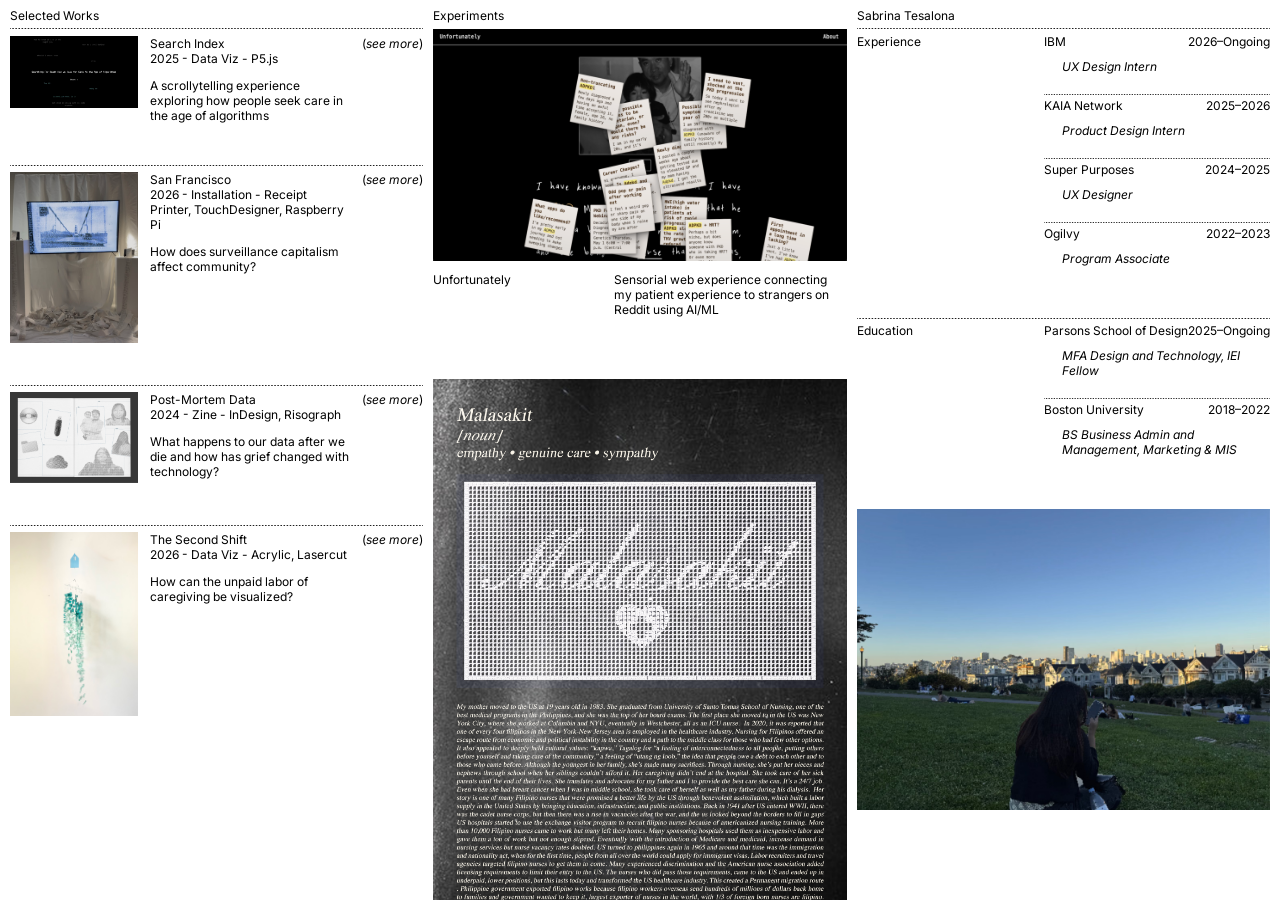
==== index.html @ 2576e2ee "Reorder experiments and update Unfortunately caption" ====
<!DOCTYPE html>
<html lang="en">
<head>
  <meta charset="utf-8">
  <meta name="viewport" content="width=device-width, initial-scale=1">
  <title>Sabrina Tesalona | Portfolio</title>
  <link rel="preconnect" href="https://fonts.googleapis.com">
  <link rel="preconnect" href="https://fonts.gstatic.com" crossorigin>
  <link rel="stylesheet" href="https://fonts.googleapis.com/css2?family=Inter:ital,wght@0,400;1,400&display=swap">
  <link rel="stylesheet" href="style.css">
</head>
<body>

  <!-- Three columns. On wide screens each one scrolls on its own. -->
  <main class="columns">

    <!-- ========== COLUMN 1: SELECTED WORKS ========== -->
    <section class="column" aria-labelledby="works-title">
      <h2 class="column-title rule" id="works-title">Selected Works</h2>

      <div class="column-scroll" tabindex="0">

        <!-- Copy one <article> block for each project -->
        <article class="work">
          <img class="work-thumb" src="images/videoframe_4233.png"
               alt="Describe what this image shows" width="128" height="171">
          <div class="work-text">
            <h3>Search Index</h3>
            <p>2025 - Data Viz - P5.js</p>
            <p class="work-desc">A scrollytelling experience exploring how people seek care in the age of algorithms</p>
          </div>
          <a class="see-more" href="search-index.html">(<em>see more</em>)</a>
        </article>

        <article class="work rule">
          <img class="work-thumb" src="images/jJVg3Wd0ejzHvXQXuS9ztSwfmIo.avif"
               alt="Describe what this image shows" width="128" height="171">
          <div class="work-text">
            <h3>San Francisco</h3>
            <p>2026 - Installation - Receipt Printer, TouchDesigner, Raspberry Pi</p>
            <p class="work-desc">How does surveillance capitalism affect community?</p>
          </div>
          <a class="see-more" href="san-francisco.html">(<em>see more</em>)</a>
        </article>

        <article class="work rule">
          <img class="work-thumb" src="images/bFPk301LNNfX5TovCD6dHgMeLp4 (3).webp"
               alt="Describe what this image shows" width="128" height="171">
          <div class="work-text">
            <h3>Post-Mortem Data</h3>
            <p>2024 - Zine - InDesign, Risograph</p>
            <p class="work-desc">What happens to our data after we die and how has grief changed with technology?</p>
          </div>
          <a class="see-more" href="post-mortem-zine.html">(<em>see more</em>)</a>
        </article>

        <article class="work rule">
          <img class="work-thumb" src="images/Zu0WzbyUPDaUpHBpzIaMk73jJDA.avif"
               alt="Describe what this image shows" width="128" height="171">
          <div class="work-text">
            <h3>The Second Shift</h3>
            <p>2026 - Data Viz - Acrylic, Lasercut</p>
            <p class="work-desc">How can the unpaid labor of caregiving be visualized?</p>
          </div>
          <a class="see-more" href="the-second-shift.html">(<em>see more</em>)</a>
        </article>

      </div>
    </section>

    <!-- ========== COLUMN 2: EXPERIMENTS ========== -->
    <section class="column" aria-labelledby="experiments-title">
      <h2 class="column-title" id="experiments-title">Experiments</h2>

      <div class="column-scroll" tabindex="0">

        <!-- Copy one <article> block for each experiment.
             Swap the placeholder for an <img class="experiment-media">
             or <video class="experiment-media" controls loop muted playsinline>. -->
          <article class="experiment">
          <img class="experiment-media" src="images/overlappingvoices (2).png"
               alt="Describe what this image shows" width="538" height="301">
          <div class="experiment-caption">
            <h3>Unfortunately</h3>
            <p>Sensorial web experience connecting my patient experience to strangers on Reddit using AI/ML</p>
          </div>
        </article>

              <article class="experiment">
          <img class="experiment-media" src="images/malasakitessay.png"
               alt="Describe what this image shows" width="538" height="301">
          <div class="experiment-caption">
            <h3>Malasakit</h3>
            <p>Would she finally have rest?</p>
          </div>
        </article>


              <article class="experiment">
          <img class="experiment-media" src="images/FAFeV6iih0Ny4rPv6mUjZTG15g.avif"
               alt="Describe what this image shows" width="538" height="301">
          <div class="experiment-caption">
            <h3>Spaces of Care</h3>
            <p>A workshop/exhibition for Parsons' Visibilize-ing Care Festival 2026</p>
          </div>
        </article>

        <article class="experiment">
          <img class="experiment-media" src="images/Untitled Design (13).png"
               alt="Describe what this image shows" width="538" height="301">
          <div class="experiment-caption">
            <h3>Ceramics</h3>
            <p>Personal summer challenge</p>
          </div>
        </article>

        <article class="experiment">
         <img class="experiment-media" src="images/AaEb0GnpBFKwx60zzc9qdJuXp0.avif"
               alt="Describe what this image shows" width="538" height="301">
          <div class="experiment-caption">
            <h3>NYC Dept of Cultural Affairs - Hold Space</h3>
            <p>A welcome kit for landlords to showcase the value of renting spaces to artists</p>
          </div>
        </article>

      </div>
    </section>

    <!-- ========== COLUMN 3: ABOUT / CV ========== -->
    <section class="column" aria-labelledby="name-title">
      <h1 class="column-title rule" id="name-title">Sabrina Tesalona</h1>

      <div class="column-scroll" tabindex="0">

        <div class="cv-section">
          <h2>Experience</h2>
          <ul class="cv-list">
            <li class="cv-entry">
              <span class="cv-org">IBM</span>
              <span class="cv-dates">2026–Ongoing</span>
              <em class="cv-role">UX Design Intern</em>
            </li>
            <li class="cv-entry rule-short">
              <span class="cv-org">KAIA Network</span>
              <span class="cv-dates">2025–2026</span>
              <em class="cv-role">Product Design Intern</em>
            </li>
            <li class="cv-entry rule-short">
              <span class="cv-org">Super Purposes</span>
              <span class="cv-dates">2024–2025</span>
              <em class="cv-role">UX Designer</em>
            </li>
            <li class="cv-entry rule-short">
              <span class="cv-org">Ogilvy</span>
              <span class="cv-dates">2022–2023</span>
              <em class="cv-role">Program Associate</em>
            </li>
          </ul>
        </div>

        <div class="cv-section rule">
          <h2>Education</h2>
          <ul class="cv-list">
            <li class="cv-entry">
              <span class="cv-org">Parsons School of Design</span>
              <span class="cv-dates">2025–Ongoing</span>
              <em class="cv-role">MFA Design and Technology, IEI Fellow</em>
            </li>
            <li class="cv-entry rule-short">
              <span class="cv-org">Boston University</span>
              <span class="cv-dates">2018–2022</span>
              <em class="cv-role">BS Business Admin and Management, Marketing &amp; MIS</em>
            </li>
          </ul>
        </div>

        <!-- Placeholder: swap for an <img class="about-image"> -->
        <img class="about-image" src="images/yjosdcMtFvVtUyKw8MOSs6mNYw.avif"
               alt="Describe what this image shows" width="538" height="301">

      </div>
    </section>

  </main>

</body>
</html>
---- style.css ----
/* ---------- 1. YOUR PALETTE AND TYPE: change these first ---------- */
:root {
  --ink: #000000;          /* main text */
  --paper: #ffffff;        /* page background */
  --placeholder: #d9d9d9;  /* empty image boxes */

  --body: "Inter", system-ui, -apple-system, "Segoe UI", sans-serif;

  --gutter: 10px;          /* space around and between the columns */
}

/* ---------- 2. BASICS ---------- */
* { box-sizing: border-box; }

body {
  margin: 0;
  font-family: var(--body);
  font-size: 12px;
  line-height: 15px;
  color: var(--ink);
  background: var(--paper);
}

h1, h2, h3, p, ul {
  margin: 0;
  padding: 0;
  font: inherit;
}

ul { list-style: none; }

a { color: inherit; text-decoration: none; }
a:hover { text-decoration: underline; }

img, video { max-width: 100%; display: block; }

.placeholder { background: var(--placeholder); }

/* Dotted rules (from the Figma file) */
.rule {
  background: url("images/line-long.svg") left top / 100% 1px no-repeat;
}
.rule-short {
  background: url("images/line-short.svg") left top / 100% 1px no-repeat;
}

/* ---------- 3. THREE-COLUMN LAYOUT ---------- */
.columns {
  display: grid;
  /* three equal columns that stretch with the window */
  grid-template-columns: repeat(3, minmax(0, 1fr));
  gap: var(--gutter);
  height: 100vh;
  height: 100dvh;
  padding: 0 var(--gutter);
}

/* Each column: a fixed title on top, a scrolling area below */
.column {
  display: flex;
  flex-direction: column;
  min-height: 0;
}

.column-title {
  flex: none;
  height: 29px;
  padding-top: 8px;
  background-position: left bottom;
}

.column-scroll {
  flex: 1;
  min-height: 0;
  overflow-y: auto;
  overscroll-behavior: contain;
  scrollbar-width: none;
  padding-bottom: 40px;
}
.column-scroll::-webkit-scrollbar { display: none; }
.column-scroll:focus-visible { outline: 1px dotted var(--ink); }

/* ---------- 4. COLUMN 1: SELECTED WORKS ---------- */
.work {
  display: grid;
  grid-template-columns: 128px 1fr auto;
  column-gap: 12px;
  align-items: start;
  padding: 7px 0 42px;
}

.work-thumb {
  width: 128px;
  height: auto;   /* keeps each image's own proportions, no cropping */
}

/* Case study images: fill the column width, height follows each image (no cropping) */
.case-thumb {
  width: 100%;
  height: auto;
}

.work-desc { margin-top: 12px; }

.see-more { white-space: nowrap; }

/* ---------- 5. COLUMN 2: EXPERIMENTS ---------- */
.experiment { margin-bottom: 62px; }

.experiment-media {
  width: 100%;
  height: auto;   /* height follows each image, no cropping */
}

.experiment-caption {
  display: grid;
  grid-template-columns: 181px 1fr;
  align-items: baseline;
  margin-top: 11px;
}


/* ---------- 6. COLUMN 3: ABOUT / CV ---------- */
.cv-section {
  display: grid;
  grid-template-columns: 187px 1fr;
  padding: 5px 0 32px;
}

.cv-section h2 { padding-top: 0; }

.cv-entry {
  display: grid;
  grid-template-columns: 1fr auto;
  row-gap: 10px;
  padding: 4px 0 20px;
}
.cv-entry:first-child { padding-top: 0; }

.cv-dates { text-align: right; }

.cv-role {
  grid-column: 1 / -1;
  padding-left: 18px;
  max-width: 260px;
}

.about-image {
  width: 100%;
  aspect-ratio: 538 / 301;
  object-fit: cover;
  margin-top: 0;
}

/* ---------- 7. CASE STUDY PAGES ---------- */
/* Full-width title bar on top, three scrolling columns below */
.case-page {
  display: flex;
  flex-direction: column;
  height: 100vh;
  height: 100dvh;
}

.case-page .columns {
  flex: 1;
  min-height: 0;
  height: auto;
}

.case-header {
  flex: none;
  display: flex;
  justify-content: space-between;
  height: 29px;
  margin: 0 var(--gutter);
  padding-top: 8px;
  /* dotted line: 2px dash, 2px gap, across the full width */
  background: linear-gradient(to right, var(--ink) 50%, transparent 0) left bottom / 4px 1px repeat-x;
}

.case .column-scroll { padding-top: 5px; }

.case-media {
  width: 100%;
  aspect-ratio: 538 / 301;
  object-fit: cover;
}

.case-context { margin-top: 11px; }
.case-desc { margin-top: 19px; }

/* Columns 2 and 3: images and text blocks stacked with a small gap */
.case-stack > * + * { margin-top: 11px; }

.case-text p { margin-top: 15px; }

/* ---------- 8. SMALLER SCREENS: stack the columns ---------- */
@media (max-width: 900px) {
  .columns {
    grid-template-columns: minmax(0, 1fr);
    height: auto;
    gap: 40px;
  }

  .column-scroll {
    overflow: visible;
    padding-bottom: 0;
  }

  .case-page { height: auto; }

  .work { grid-template-columns: 96px minmax(0, 1fr) auto; }
  .work-thumb { width: 96px; }
  .cv-section { grid-template-columns: 110px 1fr; }
  .experiment-caption { grid-template-columns: 120px 1fr; }
}
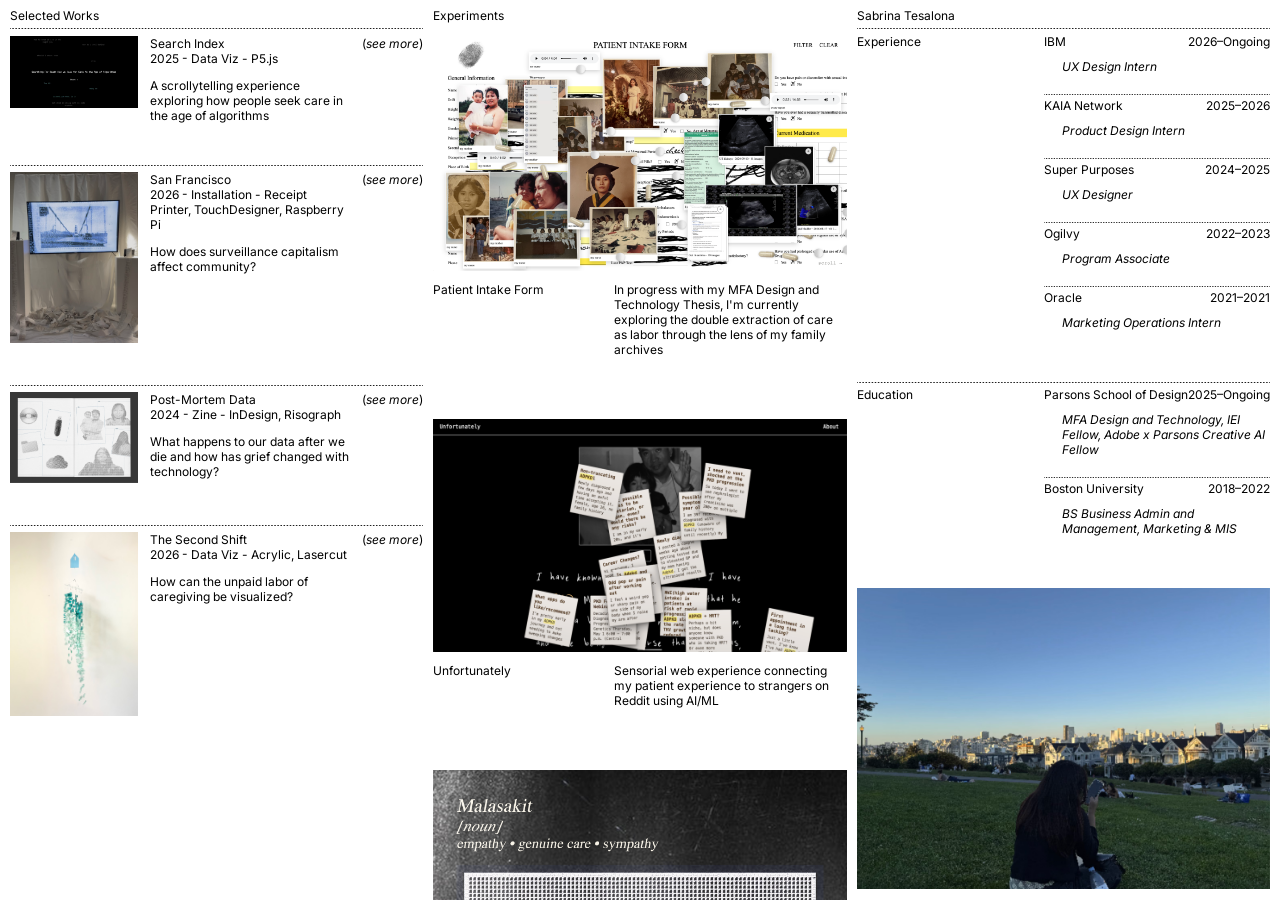
==== commit 19ede16c: "Add Patient Intake Form experiment and update CV" ====
--- a/index.html
+++ b/index.html
@@ -78,6 +78,15 @@
              Swap the placeholder for an <img class="experiment-media">
              or <video class="experiment-media" controls loop muted playsinline>. -->
           <article class="experiment">
+          <img class="experiment-media" src="images/Screenshot 2026-11-08 at 11.54.03 AM.png"
+               alt="Describe what this image shows" width="538" height="301">
+          <div class="experiment-caption">
+            <h3>Patient Intake Form</h3>
+            <p>In progress with my MFA Design and Technology Thesis, I'm currently exploring the double extraction of care as labor through the lens of my family archives</p>
+          </div>
+        </article>
+
+              <article class="experiment">
           <img class="experiment-media" src="images/overlappingvoices (2).png"
                alt="Describe what this image shows" width="538" height="301">
           <div class="experiment-caption">
@@ -155,6 +164,11 @@
               <span class="cv-dates">2022–2023</span>
               <em class="cv-role">Program Associate</em>
             </li>
+            <li class="cv-entry rule-short">
+              <span class="cv-org">Oracle</span>
+              <span class="cv-dates">2021–2021</span>
+              <em class="cv-role">Marketing Operations Intern</em>
+            </li>
           </ul>
         </div>
 
@@ -164,7 +178,7 @@
             <li class="cv-entry">
               <span class="cv-org">Parsons School of Design</span>
               <span class="cv-dates">2025–Ongoing</span>
-              <em class="cv-role">MFA Design and Technology, IEI Fellow</em>
+              <em class="cv-role">MFA Design and Technology, IEI Fellow, Adobe x Parsons Creative AI Fellow</em>
             </li>
             <li class="cv-entry rule-short">
               <span class="cv-org">Boston University</span>
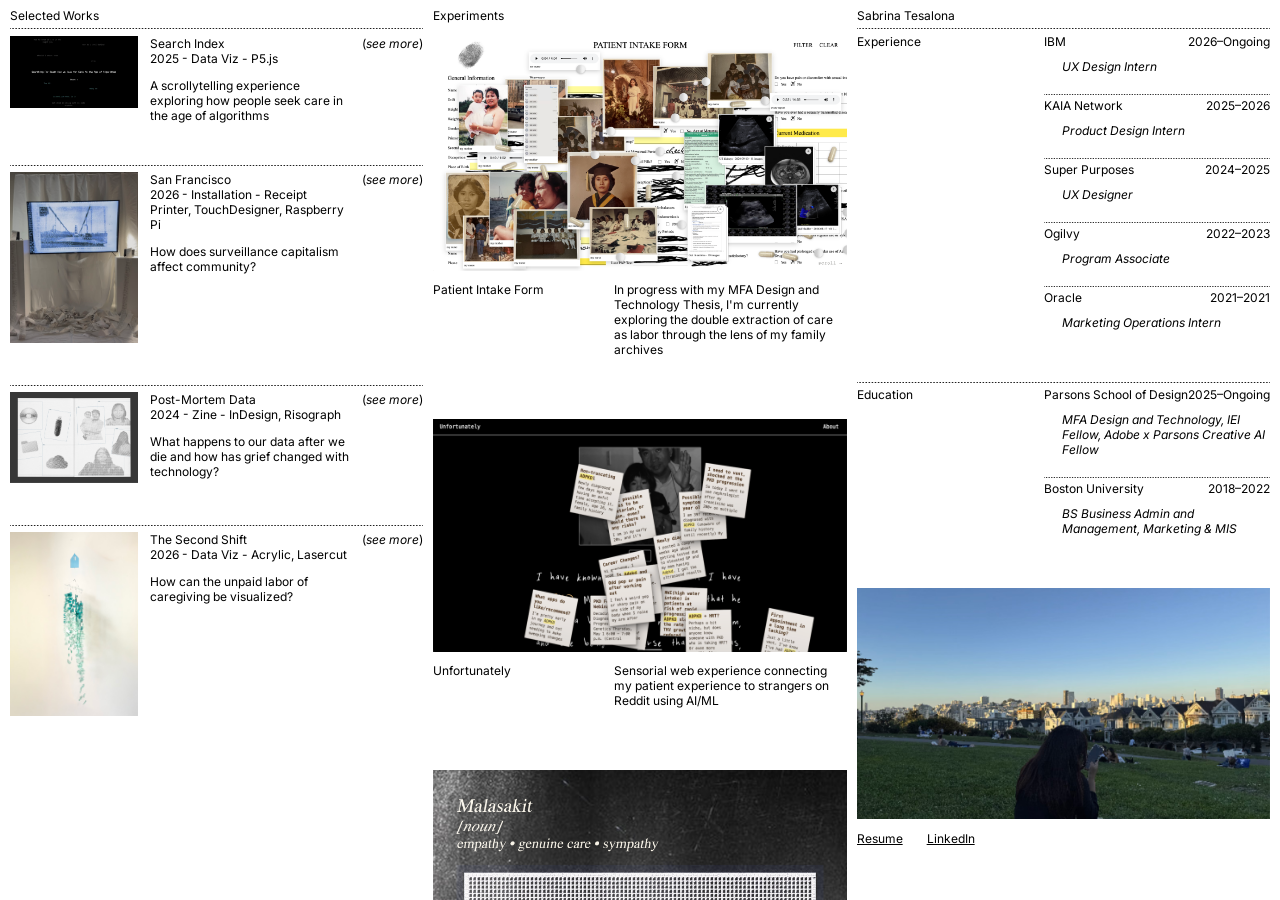
==== commit 6f63a98d: "Add resume and LinkedIn links; keep About/CV column from scrolling" ====
--- a/index.html
+++ b/index.html
@@ -139,7 +139,7 @@
     <section class="column" aria-labelledby="name-title">
       <h1 class="column-title rule" id="name-title">Sabrina Tesalona</h1>
 
-      <div class="column-scroll" tabindex="0">
+      <div class="column-scroll about-fixed">
 
         <div class="cv-section">
           <h2>Experience</h2>
@@ -192,6 +192,11 @@
         <img class="about-image" src="images/yjosdcMtFvVtUyKw8MOSs6mNYw.avif"
                alt="Describe what this image shows" width="538" height="301">
 
+        <p class="about-links">
+          <a href="media/Sabrina%20Tesalona%20-%20September%202026%20Resume%20(1).pdf" target="_blank" rel="noopener">Resume</a>
+          <a href="https://www.linkedin.com/in/sabrina-tesalona/" target="_blank" rel="noopener">LinkedIn</a>
+        </p>
+
       </div>
     </section>
 
--- a/style.css
+++ b/style.css
@@ -152,6 +152,29 @@
   margin-top: 0;
 }
 
+/* About/CV column never scrolls: the image shrinks (cropping) to fit */
+.about-fixed {
+  display: flex;
+  flex-direction: column;
+  overflow: hidden;
+  padding-bottom: var(--gutter);
+}
+.about-fixed > * { flex: none; }
+.about-fixed .about-image {
+  flex: 1 1 0;
+  min-height: 0;
+  aspect-ratio: auto;
+  /* never taller than its normal 538:301 size (column width × 301/538) */
+  max-height: calc((100vw - 4 * var(--gutter)) / 3 * 301 / 538);
+}
+
+.about-links {
+  display: flex;
+  gap: 24px;
+  padding-top: 12px;
+}
+.about-links a { text-decoration: underline; }
+
 /* ---------- 7. CASE STUDY PAGES ---------- */
 /* Full-width title bar on top, three scrolling columns below */
 .case-page {
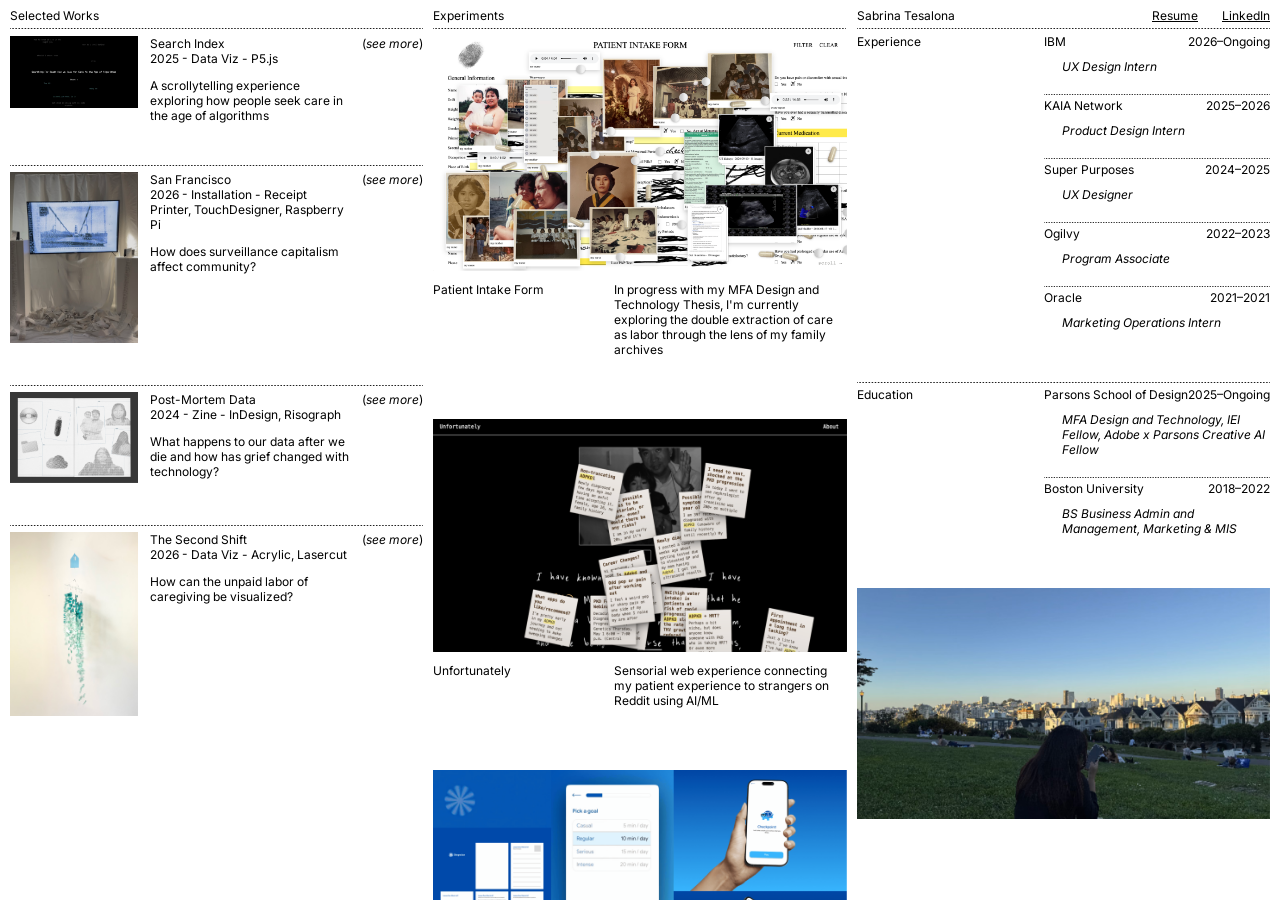
==== commit 17e0d9f3: "Move Resume/LinkedIn to title row, fix Process/Outcomes headings, add Experiments rule and new exper" ====
--- a/index.html
+++ b/index.html
@@ -70,7 +70,7 @@
 
     <!-- ========== COLUMN 2: EXPERIMENTS ========== -->
     <section class="column" aria-labelledby="experiments-title">
-      <h2 class="column-title" id="experiments-title">Experiments</h2>
+      <h2 class="column-title rule" id="experiments-title">Experiments</h2>
 
       <div class="column-scroll" tabindex="0">
 
@@ -95,22 +95,39 @@
           </div>
         </article>
 
-              <article class="experiment">
-          <img class="experiment-media" src="images/malasakitessay.png"
-               alt="Describe what this image shows" width="538" height="301">
-          <div class="experiment-caption">
-            <h3>Malasakit</h3>
-            <p>Would she finally have rest?</p>
-          </div>
-        </article>
-
-
-              <article class="experiment">
-          <img class="experiment-media" src="images/FAFeV6iih0Ny4rPv6mUjZTG15g.avif"
-               alt="Describe what this image shows" width="538" height="301">
-          <div class="experiment-caption">
-            <h3>Spaces of Care</h3>
-            <p>A workshop/exhibition for Parsons' Visibilize-ing Care Festival 2026</p>
+        <article class="experiment">
+          <img class="experiment-media" src="images/While There’s Still Time (1).gif"
+               alt="Describe what this image shows" width="538" height="301">
+          <div class="experiment-caption">
+            <h3>Stepwise</h3>
+            <p>For my Impact Entrepreneurship Fellowship, I'm developing a program that improves tech literacy for senior citizens</p>
+          </div>
+        </article>
+
+        <article class="experiment">
+          <img class="experiment-media" src="images/kjjkjk.png"
+               alt="Describe what this image shows" width="538" height="301">
+          <div class="experiment-caption">
+            <h3>Adobe x Parsons Not Generated: NotifAI</h3>
+            <p>Using Adobe Firefly, I explored how future devices can earn our trust based on experiences of vulnerable populations becoming more susceptible to believing fake synthetic content</p>
+          </div>
+        </article>
+
+        <article class="experiment">
+         <img class="experiment-media" src="images/AaEb0GnpBFKwx60zzc9qdJuXp0.avif"
+               alt="Describe what this image shows" width="538" height="301">
+          <div class="experiment-caption">
+            <h3>NYC Dept of Cultural Affairs: Hold Space</h3>
+            <p>A welcome kit designed for our client to showcase the value of renting spaces to artists for landlords</p>
+          </div>
+        </article>
+
+      <article class="experiment">
+          <img class="experiment-media" src="images/NW0SXY4PjBkjpZRV0vSrbSMXRk.avif"
+               alt="Describe what this image shows" width="538" height="301">
+          <div class="experiment-caption">
+            <h3>Route of Color</h3>
+            <p>Inspired by Spencer Finch's Ulysses, I tracked building colors I saw on my walk to school for two weeks</p>
           </div>
         </article>
 
@@ -122,22 +139,18 @@
             <p>Personal summer challenge</p>
           </div>
         </article>
-
-        <article class="experiment">
-         <img class="experiment-media" src="images/AaEb0GnpBFKwx60zzc9qdJuXp0.avif"
-               alt="Describe what this image shows" width="538" height="301">
-          <div class="experiment-caption">
-            <h3>NYC Dept of Cultural Affairs - Hold Space</h3>
-            <p>A welcome kit for landlords to showcase the value of renting spaces to artists</p>
-          </div>
-        </article>
-
       </div>
     </section>
 
     <!-- ========== COLUMN 3: ABOUT / CV ========== -->
     <section class="column" aria-labelledby="name-title">
-      <h1 class="column-title rule" id="name-title">Sabrina Tesalona</h1>
+      <div class="column-title rule about-title">
+        <h1 id="name-title">Sabrina Tesalona</h1>
+        <p class="about-links">
+          <a href="media/Sabrina%20Tesalona%20-%20September%202026%20Resume%20(1).pdf" target="_blank" rel="noopener">Resume</a>
+          <a href="https://www.linkedin.com/in/sabrina-tesalona/" target="_blank" rel="noopener">LinkedIn</a>
+        </p>
+      </div>
 
       <div class="column-scroll about-fixed">
 
@@ -192,11 +205,6 @@
         <img class="about-image" src="images/yjosdcMtFvVtUyKw8MOSs6mNYw.avif"
                alt="Describe what this image shows" width="538" height="301">
 
-        <p class="about-links">
-          <a href="media/Sabrina%20Tesalona%20-%20September%202026%20Resume%20(1).pdf" target="_blank" rel="noopener">Resume</a>
-          <a href="https://www.linkedin.com/in/sabrina-tesalona/" target="_blank" rel="noopener">LinkedIn</a>
-        </p>
-
       </div>
     </section>
 
--- a/style.css
+++ b/style.css
@@ -168,10 +168,15 @@
   max-height: calc((100vw - 4 * var(--gutter)) / 3 * 301 / 538);
 }
 
+/* Name on the left, Resume / LinkedIn on the right */
+.about-title {
+  display: flex;
+  justify-content: space-between;
+}
+
 .about-links {
   display: flex;
   gap: 24px;
-  padding-top: 12px;
 }
 .about-links a { text-decoration: underline; }
 
@@ -216,6 +221,14 @@
 .case-stack > * + * { margin-top: 11px; }
 
 .case-text p { margin-top: 15px; }
+
+/* "Process" / "Outcomes" stay fixed above their scrolling column */
+.case-col-title {
+  flex: none;
+  padding: 5px 0 11px;
+}
+.case .case-col-title + .column-scroll { padding-top: 0; }
+.case-col-title + .column-scroll > .case-text:first-child > p:first-child { margin-top: 4px; }
 
 /* ---------- 8. SMALLER SCREENS: stack the columns ---------- */
 @media (max-width: 900px) {
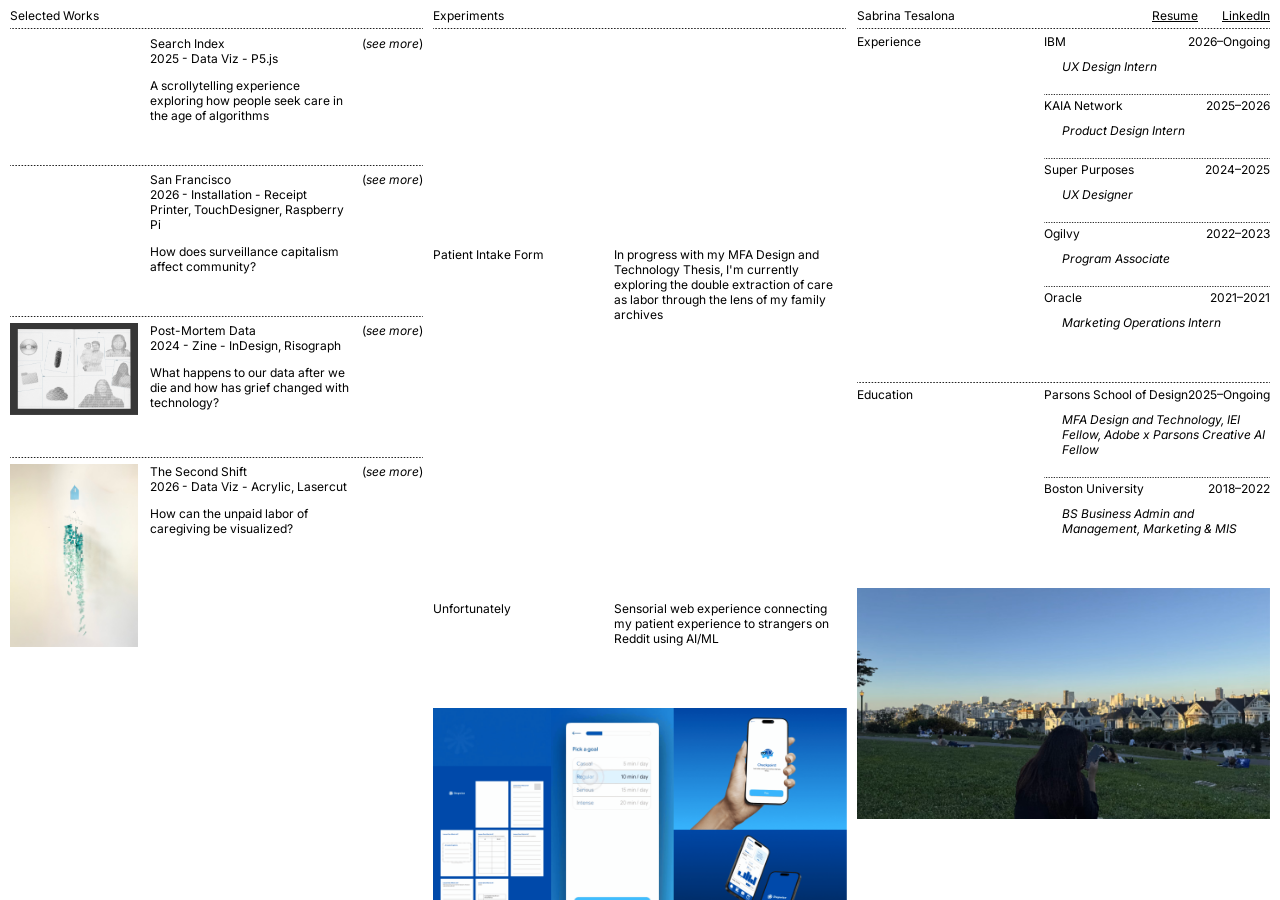
==== commit 6dce0e93: "Add click-to-zoom images and replace key images with looping videos" ====
--- a/index.html
+++ b/index.html
@@ -22,8 +22,8 @@
 
         <!-- Copy one <article> block for each project -->
         <article class="work">
-          <img class="work-thumb" src="images/videoframe_4233.png"
-               alt="Describe what this image shows" width="128" height="171">
+          <video class="work-thumb" src="media/search-index.mp4" width="1280" height="720"
+               autoplay loop muted playsinline></video>
           <div class="work-text">
             <h3>Search Index</h3>
             <p>2025 - Data Viz - P5.js</p>
@@ -33,8 +33,8 @@
         </article>
 
         <article class="work rule">
-          <img class="work-thumb" src="images/jJVg3Wd0ejzHvXQXuS9ztSwfmIo.avif"
-               alt="Describe what this image shows" width="128" height="171">
+          <video class="work-thumb" src="media/san-francisco.mp4" width="1280" height="1750"
+               autoplay loop muted playsinline></video>
           <div class="work-text">
             <h3>San Francisco</h3>
             <p>2026 - Installation - Receipt Printer, TouchDesigner, Raspberry Pi</p>
@@ -78,8 +78,8 @@
              Swap the placeholder for an <img class="experiment-media">
              or <video class="experiment-media" controls loop muted playsinline>. -->
           <article class="experiment">
-          <img class="experiment-media" src="images/Screenshot 2026-11-08 at 11.54.03 AM.png"
-               alt="Describe what this image shows" width="538" height="301">
+          <video class="experiment-media" src="media/patient-intake.mp4" width="1280" height="858"
+               autoplay loop muted playsinline></video>
           <div class="experiment-caption">
             <h3>Patient Intake Form</h3>
             <p>In progress with my MFA Design and Technology Thesis, I'm currently exploring the double extraction of care as labor through the lens of my family archives</p>
@@ -87,8 +87,8 @@
         </article>
 
               <article class="experiment">
-          <img class="experiment-media" src="images/overlappingvoices (2).png"
-               alt="Describe what this image shows" width="538" height="301">
+          <video class="experiment-media" src="media/unfortunately.mp4" width="1280" height="674"
+               autoplay loop muted playsinline></video>
           <div class="experiment-caption">
             <h3>Unfortunately</h3>
             <p>Sensorial web experience connecting my patient experience to strangers on Reddit using AI/ML</p>
@@ -210,5 +210,6 @@
 
   </main>
 
+  <script src="zoom.js"></script>
 </body>
 </html>
--- a/style.css
+++ b/style.css
@@ -250,3 +250,25 @@
   .cv-section { grid-template-columns: 110px 1fr; }
   .experiment-caption { grid-template-columns: 120px 1fr; }
 }
+
+/* ---------- 9. CLICK-TO-ZOOM IMAGES ---------- */
+.zoomable { cursor: zoom-in; }
+
+.zoom-overlay {
+  position: fixed;
+  inset: 0;
+  z-index: 100;
+  display: flex;
+  align-items: center;
+  justify-content: center;
+  padding: 20px;
+  background: rgba(255, 255, 255, 0.96);
+  cursor: zoom-out;
+}
+.zoom-overlay[hidden] { display: none; }
+
+.zoom-overlay img {
+  max-width: 100%;
+  max-height: 100%;
+  object-fit: contain;
+}
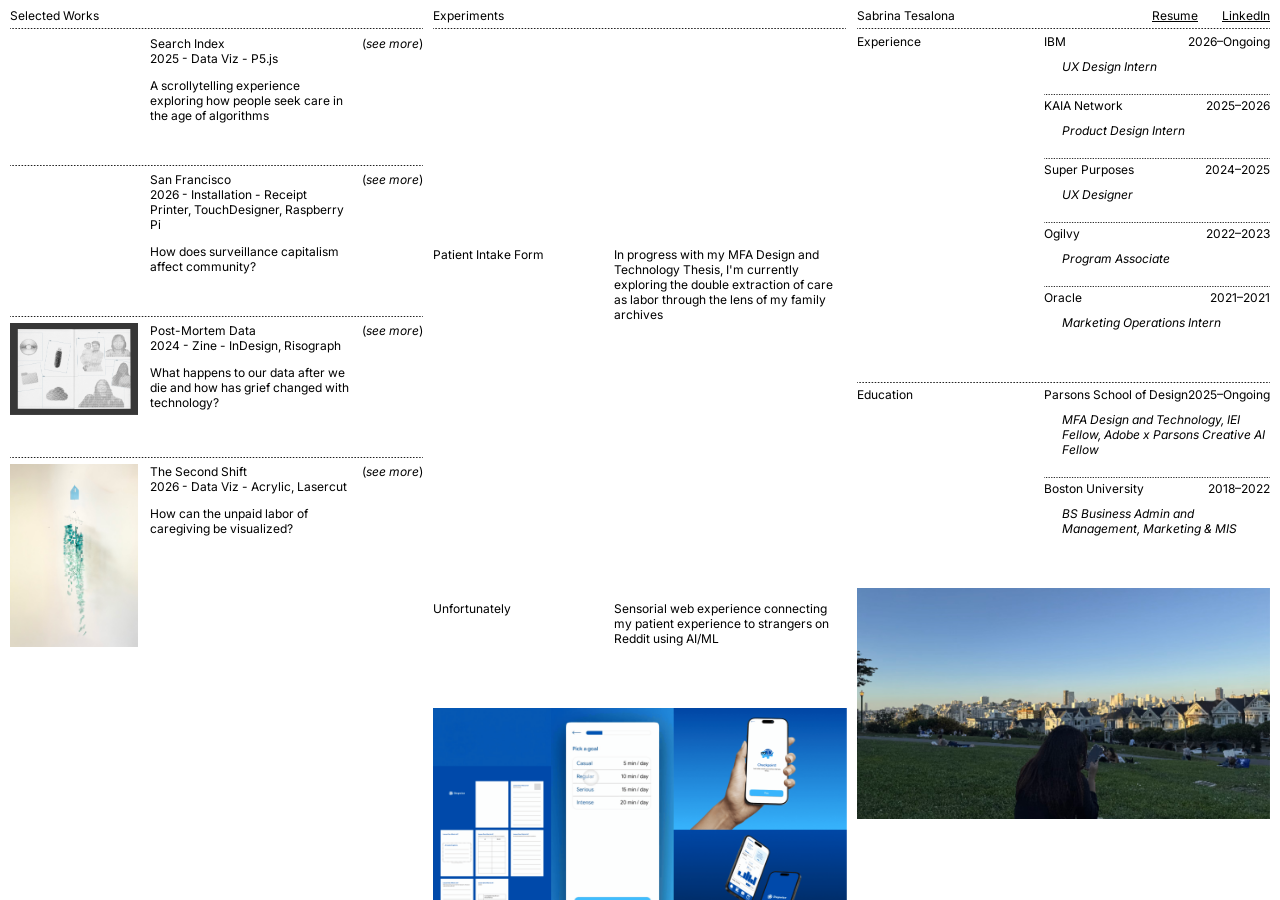
==== commit bf9b7f25: "Swap NotifAI image and add p5.js link to Search Index" ====
--- a/index.html
+++ b/index.html
@@ -105,7 +105,7 @@
         </article>
 
         <article class="experiment">
-          <img class="experiment-media" src="images/kjjkjk.png"
+          <img class="experiment-media" src="images/ZRlcEYFmFTbICRnKK7sZkTTHBV8.webp"
                alt="Describe what this image shows" width="538" height="301">
           <div class="experiment-caption">
             <h3>Adobe x Parsons Not Generated: NotifAI</h3>
--- a/style.css
+++ b/style.css
@@ -272,3 +272,5 @@
   max-height: 100%;
   object-fit: contain;
 }
+
+.text-link { text-decoration: underline; }
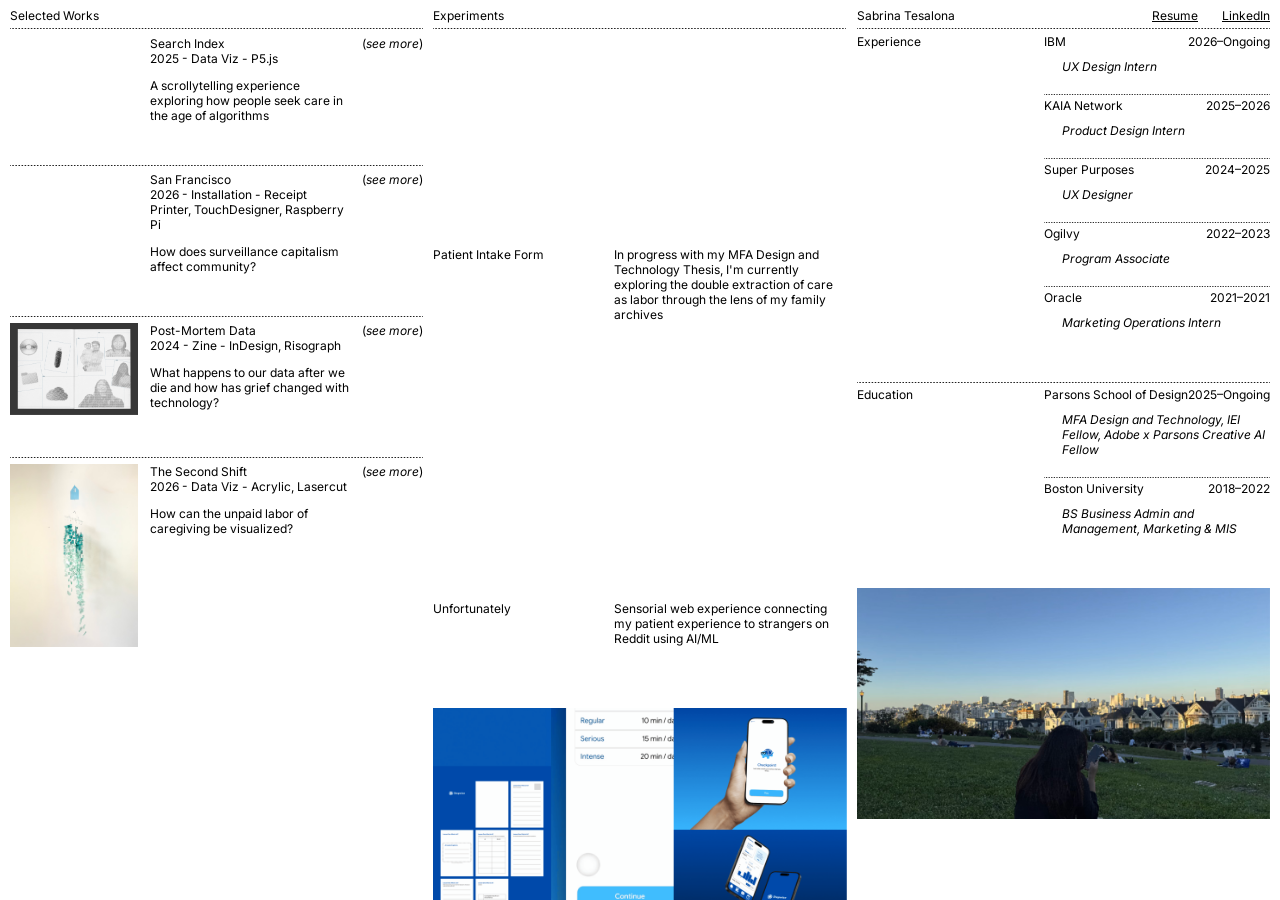
==== commit 3d0cb777: "Restore Spaces of Care experiment with link arrow" ====
--- a/index.html
+++ b/index.html
@@ -132,6 +132,15 @@
         </article>
 
         <article class="experiment">
+          <img class="experiment-media" src="images/FAFeV6iih0Ny4rPv6mUjZTG15g.avif"
+               alt="Describe what this image shows" width="538" height="301">
+          <div class="experiment-caption">
+            <h3>Spaces of Care</h3>
+            <p>A workshop/exhibition for Parsons' Visibilize-ing Care Festival 2026 <a class="ext-arrow" href="https://parsons.edu/carelab/spaces-of-care/" target="_blank" rel="noopener" aria-label="View Spaces of Care on the Parsons site">↗</a></p>
+          </div>
+        </article>
+
+        <article class="experiment">
           <img class="experiment-media" src="images/Untitled Design (13).png"
                alt="Describe what this image shows" width="538" height="301">
           <div class="experiment-caption">
--- a/style.css
+++ b/style.css
@@ -274,3 +274,5 @@
 }
 
 .text-link { text-decoration: underline; }
+.ext-arrow { display: inline-block; padding: 0 2px; }
+.ext-arrow:hover { text-decoration: none; transform: translate(1px, -1px); }
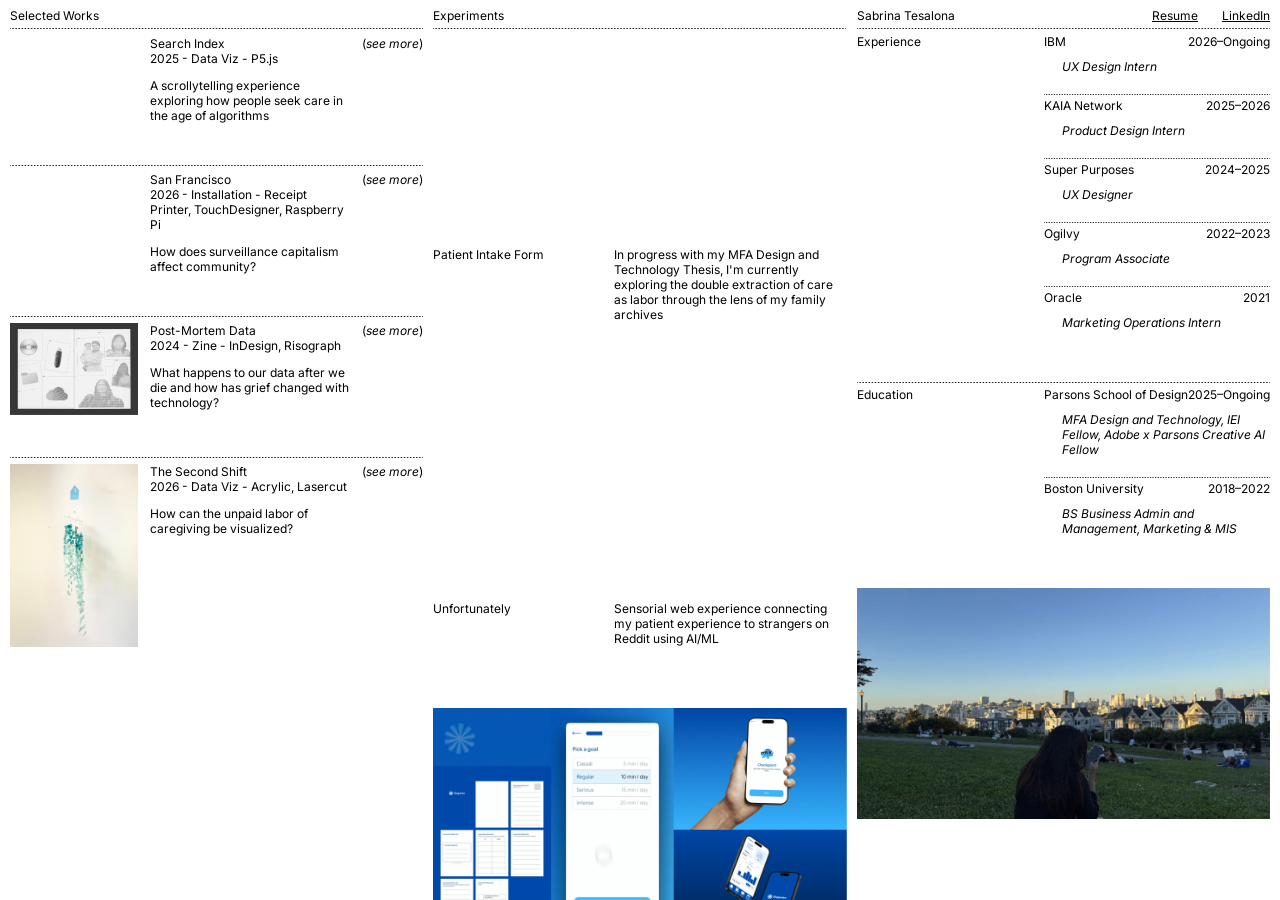
==== commit d5b15162: "Add image descriptions and fix Oracle date" ====
--- a/index.html
+++ b/index.html
@@ -45,7 +45,7 @@
 
         <article class="work rule">
           <img class="work-thumb" src="images/bFPk301LNNfX5TovCD6dHgMeLp4 (3).webp"
-               alt="Describe what this image shows" width="128" height="171">
+               alt="Cover of the Post-Mortem Data zine: bold white title on a dark gray background" width="128" height="171">
           <div class="work-text">
             <h3>Post-Mortem Data</h3>
             <p>2024 - Zine - InDesign, Risograph</p>
@@ -56,7 +56,7 @@
 
         <article class="work rule">
           <img class="work-thumb" src="images/Zu0WzbyUPDaUpHBpzIaMk73jJDA.avif"
-               alt="Describe what this image shows" width="128" height="171">
+               alt="The Second Shift: a hanging mobile of teal acrylic shapes topped with a small house, against a white wall" width="128" height="171">
           <div class="work-text">
             <h3>The Second Shift</h3>
             <p>2026 - Data Viz - Acrylic, Lasercut</p>
@@ -97,7 +97,7 @@
 
         <article class="experiment">
           <img class="experiment-media" src="images/While There’s Still Time (1).gif"
-               alt="Describe what this image shows" width="538" height="301">
+               alt="Stepwise app screens: blue sign-up flow, onboarding pages, and the app shown on phones" width="538" height="301">
           <div class="experiment-caption">
             <h3>Stepwise</h3>
             <p>For my Impact Entrepreneurship Fellowship, I'm developing a program that improves tech literacy for senior citizens</p>
@@ -106,7 +106,7 @@
 
         <article class="experiment">
           <img class="experiment-media" src="images/ZRlcEYFmFTbICRnKK7sZkTTHBV8.webp"
-               alt="Describe what this image shows" width="538" height="301">
+               alt="NotifAI concept: a handheld device with Scan, Verify and Share steps" width="538" height="301">
           <div class="experiment-caption">
             <h3>Adobe x Parsons Not Generated: NotifAI</h3>
             <p>Using Adobe Firefly, I explored how future devices can earn our trust based on experiences of vulnerable populations becoming more susceptible to believing fake synthetic content</p>
@@ -115,7 +115,7 @@
 
         <article class="experiment">
          <img class="experiment-media" src="images/AaEb0GnpBFKwx60zzc9qdJuXp0.avif"
-               alt="Describe what this image shows" width="538" height="301">
+               alt="Hold Space welcome kit: an open white box with a printed collage inside" width="538" height="301">
           <div class="experiment-caption">
             <h3>NYC Dept of Cultural Affairs: Hold Space</h3>
             <p>A welcome kit designed for our client to showcase the value of renting spaces to artists for landlords</p>
@@ -124,7 +124,7 @@
 
       <article class="experiment">
           <img class="experiment-media" src="images/NW0SXY4PjBkjpZRV0vSrbSMXRk.avif"
-               alt="Describe what this image shows" width="538" height="301">
+               alt="Route of Color: grid of colorful square tiles made from building colors, with a legend" width="538" height="301">
           <div class="experiment-caption">
             <h3>Route of Color</h3>
             <p>Inspired by Spencer Finch's Ulysses, I tracked building colors I saw on my walk to school for two weeks</p>
@@ -133,7 +133,7 @@
 
         <article class="experiment">
           <img class="experiment-media" src="images/FAFeV6iih0Ny4rPv6mUjZTG15g.avif"
-               alt="Describe what this image shows" width="538" height="301">
+               alt="Four Spaces of Care festival posters in red, olive, orange and blue" width="538" height="301">
           <div class="experiment-caption">
             <h3>Spaces of Care</h3>
             <p>A workshop/exhibition for Parsons' Visibilize-ing Care Festival 2026 <a class="ext-arrow" href="https://parsons.edu/carelab/spaces-of-care/" target="_blank" rel="noopener" aria-label="View Spaces of Care on the Parsons site">↗</a></p>
@@ -142,7 +142,7 @@
 
         <article class="experiment">
           <img class="experiment-media" src="images/Untitled Design (13).png"
-               alt="Describe what this image shows" width="538" height="301">
+               alt="Handmade ceramic vase with a green drip glaze over unglazed clay" width="538" height="301">
           <div class="experiment-caption">
             <h3>Ceramics</h3>
             <p>Personal summer challenge</p>
@@ -188,7 +188,7 @@
             </li>
             <li class="cv-entry rule-short">
               <span class="cv-org">Oracle</span>
-              <span class="cv-dates">2021–2021</span>
+              <span class="cv-dates">2021</span>
               <em class="cv-role">Marketing Operations Intern</em>
             </li>
           </ul>
@@ -212,7 +212,7 @@
 
         <!-- Placeholder: swap for an <img class="about-image"> -->
         <img class="about-image" src="images/yjosdcMtFvVtUyKw8MOSs6mNYw.avif"
-               alt="Describe what this image shows" width="538" height="301">
+               alt="A person sitting on the grass in Alamo Square at sunset, with the Painted Ladies and San Francisco skyline behind" width="538" height="301">
 
       </div>
     </section>
